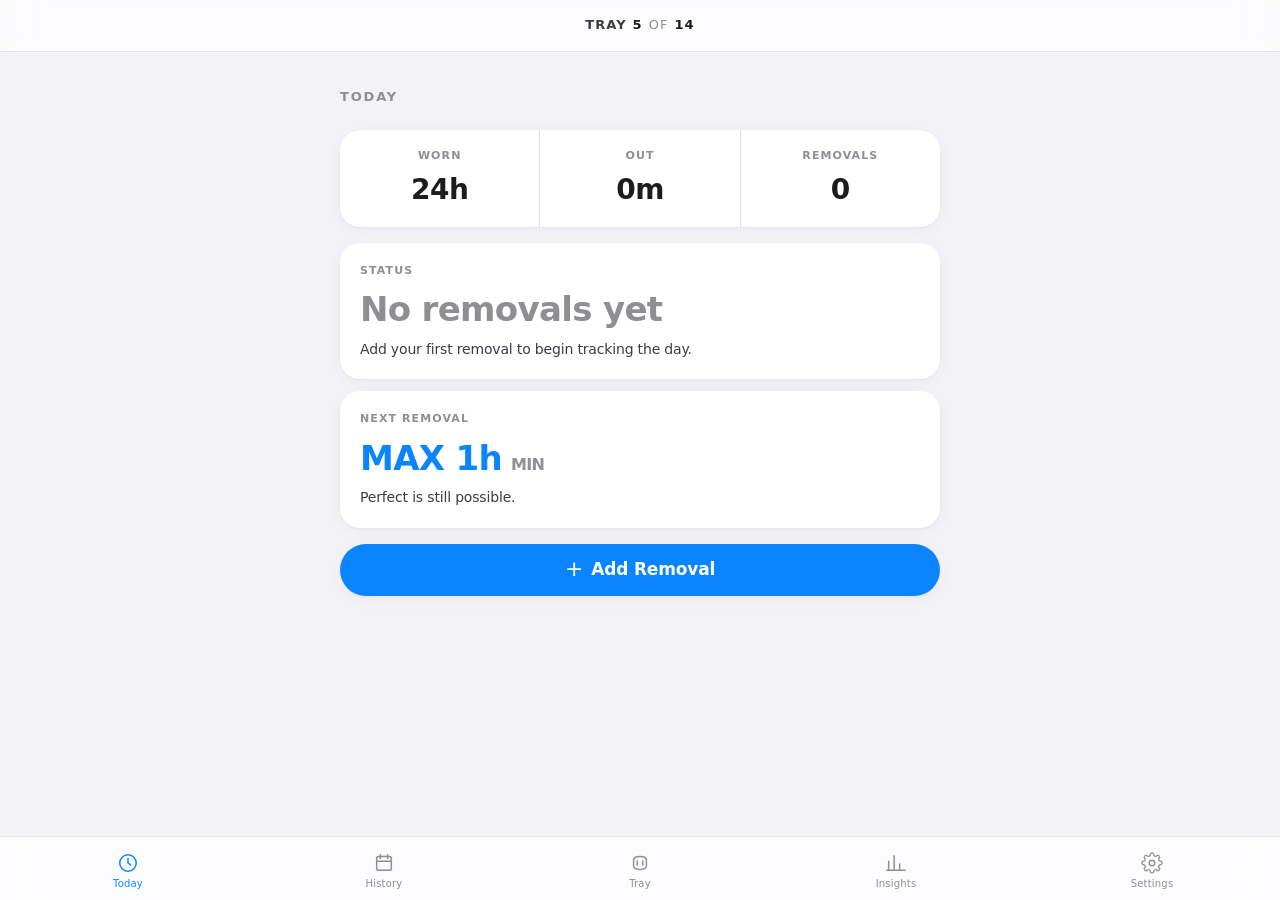
==== index.html @ 6cba8f97 "Initial commit: Invisalign Wear Tracker Mobile-first, local-first web app for tracking Invisalign tr" ====
<!doctype html>
<html lang="en">
<head>
<meta charset="utf-8" />
<meta name="viewport" content="width=device-width, initial-scale=1, viewport-fit=cover, user-scalable=no" />
<meta name="apple-mobile-web-app-capable" content="yes" />
<meta name="apple-mobile-web-app-status-bar-style" content="black-translucent" />
<meta name="theme-color" content="#000000" media="(prefers-color-scheme: dark)" />
<meta name="theme-color" content="#ffffff" media="(prefers-color-scheme: light)" />
<meta name="description" content="Track your Invisalign tray-out time and stay on target — every day. Deterministic, local-first, private." />
<link rel="manifest" href="manifest.webmanifest" />
<link rel="icon" type="image/svg+xml" href="icon-192.svg" />
<link rel="apple-touch-icon" href="icon-192.svg" />
<title>Invisalign Tracker</title>
<link rel="stylesheet" href="styles.css" />
</head>
<body>

<!-- App chrome: status-bar spacer, top header, main, bottom nav -->
<header class="app-header">
  <div class="tray-pill" id="trayPill" aria-label="Current tray">
    <span class="tray-pill__label">Tray</span>
    <span class="tray-pill__num" id="trayNum">—</span>
    <span class="tray-pill__of">of</span>
    <span class="tray-pill__total" id="trayTotal">—</span>
  </div>
</header>

<main id="main" class="app-main">
  <!-- Today -->
  <section class="screen screen--active" id="screen-today" aria-label="Today">
    <div class="screen-title">TODAY</div>
    <div class="today-grid" id="todayGrid"><!-- rendered by JS --></div>
    <div class="forecast-card" id="forecastCard"><!-- rendered by JS --></div>
    <div class="next-removal-card" id="nextRemovalCard"><!-- rendered by JS --></div>
    <div class="multi-removal-card" id="multiRemovalCard" hidden><!-- rendered by JS --></div>
    <div class="add-row">
      <button class="btn btn--primary" id="addBtn">
        <span class="btn__plus" aria-hidden="true">+</span>
        <span>Add Removal</span>
      </button>
    </div>
    <div class="toast" id="toast" role="status" aria-live="polite" hidden></div>
  </section>

  <!-- History -->
  <section class="screen" id="screen-history" aria-label="History">
    <div class="screen-title">HISTORY</div>
    <div id="historyList" class="history-list"></div>
  </section>

  <!-- Tray -->
  <section class="screen" id="screen-tray" aria-label="Tray">
    <div class="screen-title">TRAY</div>
    <div id="trayContent" class="tray-content"></div>
  </section>

  <!-- Insights -->
  <section class="screen" id="screen-insights" aria-label="Insights">
    <div class="screen-title">INSIGHTS</div>
    <div id="insightsContent" class="insights-content"></div>
  </section>

  <!-- Settings -->
  <section class="screen" id="screen-settings" aria-label="Settings">
    <div class="screen-title">SETTINGS</div>
    <div id="settingsContent" class="settings-content"></div>
  </section>

  <!-- Day Detail (modal screen) -->
  <section class="screen" id="screen-day" aria-label="Day detail">
    <button class="back-btn" id="dayBackBtn" aria-label="Back">‹ Back</button>
    <div id="dayContent" class="day-content"></div>
  </section>
</main>

<!-- Bottom tab bar -->
<nav class="tabbar" role="tablist" aria-label="Primary">
  <button class="tab tab--active" data-screen="today" role="tab" aria-selected="true">
    <span class="tab__icon" aria-hidden="true">
      <svg viewBox="0 0 24 24" width="22" height="22"><circle cx="12" cy="12" r="9" fill="none" stroke="currentColor" stroke-width="1.6"/><path d="M12 7v5l3 2" fill="none" stroke="currentColor" stroke-width="1.6" stroke-linecap="round"/></svg>
    </span>
    <span class="tab__label">Today</span>
  </button>
  <button class="tab" data-screen="history" role="tab" aria-selected="false">
    <span class="tab__icon" aria-hidden="true">
      <svg viewBox="0 0 24 24" width="22" height="22"><rect x="4" y="5" width="16" height="15" rx="2" fill="none" stroke="currentColor" stroke-width="1.6"/><path d="M8 3v4M16 3v4M4 10h16" fill="none" stroke="currentColor" stroke-width="1.6" stroke-linecap="round"/></svg>
    </span>
    <span class="tab__label">History</span>
  </button>
  <button class="tab" data-screen="tray" role="tab" aria-selected="false">
    <span class="tab__icon" aria-hidden="true">
      <svg viewBox="0 0 24 24" width="22" height="22"><path d="M5 9c0-2 2-4 7-4s7 2 7 4v6c0 2-2 4-7 4s-7-2-7-4V9z" fill="none" stroke="currentColor" stroke-width="1.6"/><path d="M9 9v6M15 9v6" fill="none" stroke="currentColor" stroke-width="1.6"/></svg>
    </span>
    <span class="tab__label">Tray</span>
  </button>
  <button class="tab" data-screen="insights" role="tab" aria-selected="false">
    <span class="tab__icon" aria-hidden="true">
      <svg viewBox="0 0 24 24" width="22" height="22"><path d="M4 20V10M10 20V4M16 20v-7M22 20H2" fill="none" stroke="currentColor" stroke-width="1.6" stroke-linecap="round"/></svg>
    </span>
    <span class="tab__label">Insights</span>
  </button>
  <button class="tab" data-screen="settings" role="tab" aria-selected="false">
    <span class="tab__icon" aria-hidden="true">
      <svg viewBox="0 0 24 24" width="22" height="22"><circle cx="12" cy="12" r="3" fill="none" stroke="currentColor" stroke-width="1.6"/><path d="M19.4 15a1.7 1.7 0 0 0 .34 1.87l.06.06a2 2 0 1 1-2.83 2.83l-.06-.06a1.7 1.7 0 0 0-1.87-.34 1.7 1.7 0 0 0-1 1.55V21a2 2 0 1 1-4 0v-.09a1.7 1.7 0 0 0-1.11-1.55 1.7 1.7 0 0 0-1.87.34l-.06.06A2 2 0 1 1 4.16 16.93l.06-.06a1.7 1.7 0 0 0 .34-1.87 1.7 1.7 0 0 0-1.55-1H3a2 2 0 1 1 0-4h.09A1.7 1.7 0 0 0 4.56 9a1.7 1.7 0 0 0-.34-1.87l-.06-.06A2 2 0 1 1 7 4.24l.06.06a1.7 1.7 0 0 0 1.87.34H9a1.7 1.7 0 0 0 1-1.55V3a2 2 0 1 1 4 0v.09a1.7 1.7 0 0 0 1 1.55 1.7 1.7 0 0 0 1.87-.34l.06-.06a2 2 0 1 1 2.83 2.83l-.06.06a1.7 1.7 0 0 0-.34 1.87V9a1.7 1.7 0 0 0 1.55 1H21a2 2 0 1 1 0 4h-.09a1.7 1.7 0 0 0-1.55 1z" fill="none" stroke="currentColor" stroke-width="1.4"/></svg>
    </span>
    <span class="tab__label">Settings</span>
  </button>
</nav>

<!-- Add-Removal sheet -->
<div class="sheet" id="addSheet" hidden aria-hidden="true">
  <div class="sheet__backdrop" data-close></div>
  <div class="sheet__panel" role="dialog" aria-labelledby="addTitle">
    <div class="sheet__grabber" aria-hidden="true"></div>
    <h2 class="sheet__title" id="addTitle">Add Removal</h2>
    <p class="sheet__prompt">How many minutes?</p>
    <form id="addForm" autocomplete="off" novalidate>
      <input
        id="addInput"
        class="add-input"
        type="text"
        inputmode="numeric"
        pattern="[0-9]*"
        placeholder="e.g. 35"
        aria-label="Minutes"
        autofocus />
      <p class="add-error" id="addError" hidden></p>
      <div class="sheet__actions">
        <button type="button" class="btn btn--ghost" data-close>Cancel</button>
        <button type="submit" class="btn btn--primary">Save</button>
      </div>
    </form>
  </div>
</div>

<!-- Edit-Event sheet -->
<div class="sheet" id="editSheet" hidden aria-hidden="true">
  <div class="sheet__backdrop" data-edit-close></div>
  <div class="sheet__panel" role="dialog" aria-labelledby="editTitle">
    <div class="sheet__grabber" aria-hidden="true"></div>
    <h2 class="sheet__title" id="editTitle">Edit Removal</h2>
    <p class="sheet__prompt">New duration (minutes)</p>
    <form id="editForm" autocomplete="off" novalidate>
      <input
        id="editInput"
        class="add-input"
        type="text"
        inputmode="numeric"
        pattern="[0-9]*"
        aria-label="Minutes" />
      <p class="add-error" id="editError" hidden></p>
      <div class="sheet__actions">
        <button type="button" class="btn btn--ghost" data-edit-close>Cancel</button>
        <button type="submit" class="btn btn--primary">Save</button>
      </div>
      <div class="sheet__danger">
        <button type="button" class="btn btn--danger" id="editDelete">Delete Event</button>
      </div>
    </form>
  </div>
</div>

<!-- Confirm dialog -->
<div class="sheet" id="confirmSheet" hidden aria-hidden="true">
  <div class="sheet__backdrop" data-confirm-close></div>
  <div class="sheet__panel sheet__panel--alert" role="alertdialog" aria-labelledby="confirmTitle">
    <h2 class="sheet__title" id="confirmTitle"></h2>
    <p class="sheet__prompt" id="confirmBody"></p>
    <div class="sheet__actions">
      <button type="button" class="btn btn--ghost" id="confirmCancel">Cancel</button>
      <button type="button" class="btn btn--danger" id="confirmOk">Confirm</button>
    </div>
  </div>
</div>

<script src="rules.js"></script>
<script src="store.js"></script>
<script src="app.js"></script>
</body>
</html>
---- styles.css ----
/* ============================================================
 * Invisalign Wear Tracker — Styles
 *
 * Design system: Apple Health-inspired.
 *  - System font stack (SF Pro on iOS, Inter fallback)
 *  - Generous spacing, large readable numerics
 *  - High-contrast in both light and dark modes
 *  - Subtle, restrained motion
 *  - Never color alone — always paired with text/shape
 * ============================================================ */

:root {
  /* Light tokens */
  --bg: #f2f2f7;
  --bg-elev: #ffffff;
  --bg-elev-2: #f9f9fb;
  --fg: #1c1c1e;
  --fg-secondary: #3c3c43;
  --fg-tertiary: #8e8e93;
  --separator: rgba(60, 60, 67, 0.12);
  --separator-strong: rgba(60, 60, 67, 0.18);
  --accent: #0a84ff;          /* iOS system blue */
  --accent-press: #0066cc;
  --green: #34c759;
  --amber: #ff9f0a;
  --red: #ff3b30;
  --imperfect: #af52de;       /* iOS purple — gentle, not alarming */
  --shadow-sm: 0 1px 2px rgba(0,0,0,.04), 0 4px 16px rgba(0,0,0,.04);
  --shadow-md: 0 2px 6px rgba(0,0,0,.06), 0 12px 32px rgba(0,0,0,.08);
  --radius-sm: 10px;
  --radius-md: 14px;
  --radius-lg: 20px;
  --tabbar-h: 64px;
  --header-h: 52px;
  --safe-bottom: env(safe-area-inset-bottom);
  --safe-top: env(safe-area-inset-top);
}

@media (prefers-color-scheme: dark) {
  :root {
    --bg: #000000;
    --bg-elev: #1c1c1e;
    --bg-elev-2: #2c2c2e;
    --fg: #ffffff;
    --fg-secondary: #ebebf5;
    --fg-tertiary: #8e8e93;
    --separator: rgba(84, 84, 88, 0.34);
    --separator-strong: rgba(84, 84, 88, 0.5);
    --accent: #0a84ff;
    --accent-press: #409cff;
    --green: #30d158;
    --amber: #ff9f0a;
    --red: #ff453a;
    --imperfect: #bf5af2;
    --shadow-sm: 0 1px 2px rgba(0,0,0,.5), 0 4px 16px rgba(0,0,0,.4);
    --shadow-md: 0 2px 6px rgba(0,0,0,.5), 0 12px 32px rgba(0,0,0,.5);
  }
}

/* Theme overrides when user picks light/dark/system explicitly. */
:root[data-theme="light"] {
  color-scheme: light;
  --bg: #f2f2f7;
  --bg-elev: #ffffff;
  --bg-elev-2: #f9f9fb;
  --fg: #1c1c1e;
  --fg-secondary: #3c3c43;
  --fg-tertiary: #8e8e93;
  --separator: rgba(60, 60, 67, 0.12);
  --separator-strong: rgba(60, 60, 67, 0.18);
  --accent: #0a84ff;
  --accent-press: #0066cc;
  --green: #34c759;
  --amber: #ff9f0a;
  --red: #ff3b30;
  --imperfect: #af52de;
}
:root[data-theme="dark"] {
  color-scheme: dark;
  --bg: #000000;
  --bg-elev: #1c1c1e;
  --bg-elev-2: #2c2c2e;
  --fg: #ffffff;
  --fg-secondary: #ebebf5;
  --fg-tertiary: #8e8e93;
  --separator: rgba(84, 84, 88, 0.34);
  --separator-strong: rgba(84, 84, 88, 0.5);
  --accent: #0a84ff;
  --accent-press: #409cff;
  --green: #30d158;
  --amber: #ff9f0a;
  --red: #ff453a;
  --imperfect: #bf5af2;
}

/* Reduced motion */
@media (prefers-reduced-motion: reduce) {
  *, *::before, *::after { animation: none !important; transition: none !important; }
}

* { box-sizing: border-box; -webkit-tap-highlight-color: transparent; }

html, body {
  margin: 0; padding: 0;
  font-family: -apple-system, BlinkMacSystemFont, "SF Pro Text", "SF Pro Display",
               "Helvetica Neue", Inter, system-ui, sans-serif;
  background: var(--bg);
  color: var(--fg);
  -webkit-font-smoothing: antialiased;
  -moz-osx-font-smoothing: grayscale;
  font-size: 17px;
  line-height: 1.4;
  letter-spacing: -0.01em;
  overscroll-behavior-y: contain;
}

button {
  font: inherit;
  color: inherit;
  background: none;
  border: 0;
  cursor: pointer;
}

input, textarea, select {
  font: inherit;
  color: inherit;
}

a { color: var(--accent); }

/* ---------- App header ---------- */

.app-header {
  position: sticky; top: 0; z-index: 5;
  height: calc(var(--header-h) + var(--safe-top));
  padding-top: var(--safe-top);
  background: rgba(255,255,255,0.72);
  -webkit-backdrop-filter: saturate(180%) blur(20px);
          backdrop-filter: saturate(180%) blur(20px);
  display: flex; align-items: center; justify-content: center;
  border-bottom: 1px solid var(--separator);
}
@media (prefers-color-scheme: dark) {
  .app-header { background: rgba(28,28,30,0.72); }
}
:root[data-theme="light"] .app-header { background: rgba(255,255,255,0.72); }
:root[data-theme="dark"]  .app-header { background: rgba(28,28,30,0.72); }

.tray-pill {
  display: inline-flex; align-items: baseline; gap: 6px;
  font-size: 13px; letter-spacing: 0.08em; text-transform: uppercase;
  color: var(--fg-secondary);
  font-weight: 600;
}
.tray-pill__num, .tray-pill__total {
  font-variant-numeric: tabular-nums;
  color: var(--fg);
}
.tray-pill__of { color: var(--fg-tertiary); font-weight: 500; }

/* ---------- Main / screens ---------- */

.app-main {
  padding: 24px 20px calc(var(--tabbar-h) + var(--safe-bottom) + 24px);
  max-width: 640px;
  margin: 0 auto;
}

.screen { display: none; }
.screen--active { display: block; }

.screen-title {
  font-size: 13px; font-weight: 600; letter-spacing: 0.14em;
  text-transform: uppercase;
  color: var(--fg-tertiary);
  margin: 4px 0 24px;
}

/* ---------- Today grid ---------- */

.today-grid {
  display: grid;
  grid-template-columns: repeat(3, 1fr);
  gap: 1px;
  background: var(--separator);
  border-radius: var(--radius-lg);
  overflow: hidden;
  box-shadow: var(--shadow-sm);
  margin-bottom: 16px;
}
.today-grid__cell {
  background: var(--bg-elev);
  padding: 18px 12px;
  display: flex; flex-direction: column; align-items: center; gap: 6px;
}
.today-grid__label {
  font-size: 11px; font-weight: 600; letter-spacing: 0.1em;
  text-transform: uppercase;
  color: var(--fg-tertiary);
}
.today-grid__value {
  font-size: 24px; font-weight: 600;
  font-variant-numeric: tabular-nums;
  letter-spacing: -0.02em;
}
.today-grid__unit {
  font-size: 12px; color: var(--fg-tertiary); font-weight: 500;
}
.today-grid__value--accent { color: var(--accent); }

/* ---------- Forecast & Next-removal cards ---------- */

.forecast-card,
.next-removal-card,
.multi-removal-card {
  background: var(--bg-elev);
  border-radius: var(--radius-lg);
  padding: 20px;
  margin-bottom: 12px;
  box-shadow: var(--shadow-sm);
}
.forecast-card__head,
.next-removal-card__head,
.multi-removal-card__head {
  font-size: 11px; font-weight: 600; letter-spacing: 0.1em;
  text-transform: uppercase;
  color: var(--fg-tertiary);
  margin-bottom: 8px;
}
.forecast-card__status,
.next-removal-card__max,
.multi-removal-card__plan {
  font-size: 28px; font-weight: 700;
  letter-spacing: -0.02em;
  font-variant-numeric: tabular-nums;
}
.forecast-card__sub,
.next-removal-card__sub,
.multi-removal-card__sub {
  margin-top: 6px;
  font-size: 14px;
  color: var(--fg-secondary);
}

/* Status accents (subtle — never color alone) */
.forecast-card[data-tone="perfect"]    .forecast-card__status { color: var(--green); }
.forecast-card[data-tone="near"]       .forecast-card__status { color: var(--green); }
.forecast-card[data-tone="imperfect"]  .forecast-card__status { color: var(--imperfect); }
.forecast-card[data-tone="failure"]    .forecast-card__status { color: var(--red); }
.forecast-card[data-tone="nodata"]     .forecast-card__status { color: var(--fg-tertiary); }
.forecast-card[data-tone="progress"]   .forecast-card__status { color: var(--accent); }

.next-removal-card[data-tone="perfect"]    .next-removal-card__max { color: var(--green); }
.next-removal-card[data-tone="near"]       .next-removal-card__max { color: var(--green); }
.next-removal-card[data-tone="imperfect"]  .next-removal-card__max { color: var(--imperfect); }
.next-removal-card[data-tone="failure"]    .next-removal-card__max { color: var(--red); }
.next-removal-card[data-tone="nodata"]     .next-removal-card__max { color: var(--fg-tertiary); }
.next-removal-card[data-tone="progress"]   .next-removal-card__max { color: var(--accent); }

.next-removal-card__unit {
  font-size: 16px; font-weight: 600;
  color: var(--fg-tertiary);
  margin-left: 4px;
}
.next-removal-card__sections {
  display: grid;
  grid-template-columns: 1fr auto;
  gap: 20px;
  align-items: end;
  margin-top: 4px;
}
.next-removal-card__section {
  display: flex; flex-direction: column;
  gap: 4px;
}
.next-removal-card__total {
  font-size: 28px; font-weight: 700;
  letter-spacing: -0.02em;
  font-variant-numeric: tabular-nums;
  color: var(--fg);
}
.next-removal-card[data-tone="failure"] .next-removal-card__total { color: var(--red); }
.next-removal-card[data-tone="perfect"]  .next-removal-card__total { color: var(--green); }

.forecast-card__why {
  margin-top: 8px;
  font-size: 13px;
  color: var(--fg-tertiary);
}

.add-row {
  position: sticky; bottom: calc(var(--tabbar-h) + var(--safe-bottom) + 8px);
  margin-top: 16px;
  z-index: 4;
}
.btn {
  display: inline-flex; align-items: center; justify-content: center; gap: 8px;
  width: 100%;
  height: 52px;
  border-radius: 999px;
  font-size: 17px; font-weight: 600;
  letter-spacing: -0.01em;
  transition: transform .15s ease, opacity .15s ease, background-color .15s ease;
}
.btn:active { transform: scale(0.985); }
.btn--primary {
  background: var(--accent);
  color: #fff;
  box-shadow: var(--shadow-sm);
}
.btn--primary:hover, .btn--primary:focus-visible { background: var(--accent-press); }
.btn--ghost {
  background: transparent;
  color: var(--accent);
}
.btn--danger {
  background: transparent;
  color: var(--red);
  height: 44px;
}
.btn--secondary {
  background: var(--bg-elev-2);
  color: var(--fg);
}
.btn__plus {
  font-size: 22px; font-weight: 500;
  transform: translateY(-1px);
}

/* ---------- Toast ---------- */

.toast {
  position: fixed;
  left: 50%;
  transform: translateX(-50%);
  bottom: calc(var(--tabbar-h) + var(--safe-bottom) + 80px);
  z-index: 10;
  background: rgba(28,28,30,0.92);
  -webkit-backdrop-filter: blur(20px);
          backdrop-filter: blur(20px);
  color: #fff;
  border-radius: 14px;
  padding: 12px 16px;
  display: flex; align-items: center; gap: 14px;
  font-size: 14px;
  box-shadow: var(--shadow-md);
  max-width: calc(100% - 40px);
  animation: toast-in .25s ease-out;
}
@keyframes toast-in {
  from { opacity: 0; transform: translate(-50%, 8px); }
  to   { opacity: 1; transform: translate(-50%, 0); }
}
.toast__undo {
  color: #ffd60a;
  font-weight: 600;
  padding: 4px 8px;
  border-radius: 8px;
}
.toast__undo:active { background: rgba(255, 214, 10, .15); }

/* ---------- Sheets ---------- */

.sheet {
  position: fixed; inset: 0; z-index: 100;
  display: flex; align-items: flex-end; justify-content: center;
}
.sheet[hidden] { display: none !important; }
.sheet__backdrop {
  position: absolute; inset: 0;
  background: rgba(0,0,0,0.35);
  animation: sheet-fade .25s ease-out;
}
@keyframes sheet-fade { from { opacity: 0 } to { opacity: 1 } }
.sheet__panel {
  position: relative;
  width: 100%;
  max-width: 480px;
  background: var(--bg-elev);
  border-radius: 24px 24px 0 0;
  padding: 16px 20px calc(24px + var(--safe-bottom));
  box-shadow: 0 -8px 32px rgba(0,0,0,.18);
  animation: sheet-up .3s cubic-bezier(.2,.8,.2,1);
}
.sheet__panel--alert {
  border-radius: 20px;
  margin: auto 16px;
  animation: alert-in .2s ease-out;
}
@keyframes sheet-up {
  from { transform: translateY(100%); }
  to   { transform: translateY(0); }
}
@keyframes alert-in {
  from { opacity: 0; transform: scale(.96); }
  to   { opacity: 1; transform: scale(1); }
}
.sheet__grabber {
  width: 36px; height: 4px;
  background: var(--separator-strong);
  border-radius: 999px;
  margin: 0 auto 12px;
}
.sheet__title {
  font-size: 17px; font-weight: 600;
  margin: 0 0 4px;
  text-align: center;
}
.sheet__prompt {
  margin: 0 0 16px;
  text-align: center;
  font-size: 14px;
  color: var(--fg-secondary);
}
.sheet__actions {
  display: flex; gap: 10px;
  margin-top: 16px;
}
.sheet__actions .btn { flex: 1; height: 48px; }
.sheet__danger {
  display: flex; justify-content: center;
  margin-top: 12px;
}

.add-input {
  width: 100%;
  height: 64px;
  border-radius: 14px;
  background: var(--bg-elev-2);
  border: 1px solid var(--separator);
  text-align: center;
  font-size: 32px;
  font-weight: 600;
  font-variant-numeric: tabular-nums;
  letter-spacing: -0.02em;
  outline: none;
  transition: border-color .15s ease;
}
.add-input:focus {
  border-color: var(--accent);
}
.add-error {
  margin: 8px 0 0;
  font-size: 13px;
  color: var(--red);
  text-align: center;
}

/* ---------- Tab bar ---------- */

.tabbar {
  position: fixed; left: 0; right: 0; bottom: 0;
  display: flex;
  height: calc(var(--tabbar-h) + var(--safe-bottom));
  padding-bottom: var(--safe-bottom);
  background: rgba(255,255,255,0.78);
  -webkit-backdrop-filter: saturate(180%) blur(20px);
          backdrop-filter: saturate(180%) blur(20px);
  border-top: 1px solid var(--separator);
  z-index: 6;
}
:root[data-theme="light"] .tabbar { background: rgba(255,255,255,0.78); }
:root[data-theme="dark"]  .tabbar { background: rgba(28,28,30,0.78); }
@media (prefers-color-scheme: dark) {
  .tabbar { background: rgba(28,28,30,0.78); }
}
.tab {
  flex: 1;
  display: flex; flex-direction: column; align-items: center; justify-content: center;
  gap: 3px;
  color: var(--fg-tertiary);
  font-size: 10px; font-weight: 500;
  letter-spacing: 0.02em;
  transition: color .15s ease;
  padding-top: 6px;
}
.tab__icon { display: inline-flex; }
.tab--active { color: var(--accent); }
.tab__label { font-size: 10px; }

/* ---------- History list ---------- */

.history-list { display: flex; flex-direction: column; gap: 8px; }
.history-row {
  display: grid;
  grid-template-columns: 1fr auto auto;
  align-items: center;
  gap: 14px;
  padding: 14px 16px;
  background: var(--bg-elev);
  border-radius: var(--radius-md);
  box-shadow: var(--shadow-sm);
  text-align: left;
  transition: transform .15s ease, background-color .15s ease;
  cursor: pointer;
}
.history-row:active { transform: scale(0.99); }
.history-row__date { font-size: 15px; font-weight: 600; }
.history-row__sub  { font-size: 12px; color: var(--fg-tertiary); margin-top: 2px; }
.history-row__badge {
  font-size: 11px; font-weight: 700; letter-spacing: 0.06em;
  text-transform: uppercase;
  padding: 4px 8px;
  border-radius: 999px;
  background: var(--bg-elev-2);
  color: var(--fg-secondary);
}
.history-row__badge[data-status="PERFECT"]      { color: var(--green); }
.history-row__badge[data-status="NEAR_PERFECT"] { color: var(--green); }
.history-row__badge[data-status="IMPERFECT"]    { color: var(--imperfect); }
.history-row__badge[data-status="FAILURE"]      { color: var(--red); }
.history-row__badge[data-status="IN_PROGRESS"]  { color: var(--accent); }
.history-row__badge[data-status="NO_DATA"]      { color: var(--fg-tertiary); }

.history-row__chev { color: var(--fg-tertiary); font-size: 18px; }

/* ---------- Day detail ---------- */

.back-btn {
  font-size: 15px; color: var(--accent);
  padding: 6px 0;
  margin-bottom: 8px;
}
.day-content { display: flex; flex-direction: column; gap: 14px; }
.day-header {
  padding: 24px 20px;
  border-radius: var(--radius-lg);
  background: var(--bg-elev);
  box-shadow: var(--shadow-sm);
}
.day-header__date { font-size: 13px; color: var(--fg-tertiary); letter-spacing: 0.06em; text-transform: uppercase; font-weight: 600; }
.day-header__status { font-size: 28px; font-weight: 700; letter-spacing: -0.02em; margin-top: 4px; }
.day-header__status[data-status="PERFECT"]      { color: var(--green); }
.day-header__status[data-status="NEAR_PERFECT"] { color: var(--green); }
.day-header__status[data-status="IMPERFECT"]    { color: var(--imperfect); }
.day-header__status[data-status="FAILURE"]      { color: var(--red); }
.day-header__reason { margin-top: 6px; font-size: 14px; color: var(--fg-secondary); }
.day-header__metrics {
  display: grid; grid-template-columns: repeat(3, 1fr);
  gap: 12px;
  margin-top: 18px;
}
.day-header__metric { display: flex; flex-direction: column; gap: 2px; }
.day-header__metric-label { font-size: 11px; color: var(--fg-tertiary); text-transform: uppercase; letter-spacing: 0.08em; font-weight: 600; }
.day-header__metric-value { font-size: 20px; font-weight: 600; font-variant-numeric: tabular-nums; }

.event-list {
  background: var(--bg-elev);
  border-radius: var(--radius-lg);
  overflow: hidden;
  box-shadow: var(--shadow-sm);
}
.event-list__title {
  font-size: 11px; font-weight: 600; letter-spacing: 0.1em;
  text-transform: uppercase;
  color: var(--fg-tertiary);
  padding: 14px 16px 6px;
}
.event-row {
  display: grid;
  grid-template-columns: 32px 1fr auto auto;
  align-items: center;
  gap: 12px;
  padding: 12px 16px;
  border-top: 1px solid var(--separator);
  font-size: 15px;
}
.event-row__num { font-variant-numeric: tabular-nums; color: var(--fg-tertiary); font-weight: 500; }
.event-row__zone {
  display: inline-flex; align-items: center; gap: 6px;
  font-weight: 600;
}
.event-row__dot {
  width: 8px; height: 8px; border-radius: 50%;
  background: var(--green);
}
.event-row__zone[data-zone="GREEN_BREACH"] .event-row__dot { background: var(--green); }
.event-row__zone[data-zone="AMBER"]        .event-row__dot { background: var(--amber); }
.event-row__zone[data-zone="RED"]          .event-row__dot { background: var(--red); }
.event-row__zone[data-zone="EXTENDED"]     .event-row__dot { background: var(--red); }
.event-row__dur {
  font-variant-numeric: tabular-nums; font-weight: 600;
  color: var(--fg);
}
.event-row__edit {
  color: var(--accent); font-size: 15px;
  padding: 4px 6px;
}

.empty-block {
  padding: 40px 20px;
  text-align: center;
  color: var(--fg-tertiary);
  border-radius: var(--radius-lg);
  background: var(--bg-elev);
  box-shadow: var(--shadow-sm);
}
.empty-block__title { font-size: 17px; color: var(--fg); font-weight: 600; margin-bottom: 6px; }

/* ---------- Insights ---------- */

.insights-content { display: flex; flex-direction: column; gap: 14px; }
.insights-segment {
  background: var(--bg-elev);
  border-radius: var(--radius-lg);
  padding: 20px;
  box-shadow: var(--shadow-sm);
}
.insights-segment__title {
  font-size: 11px; font-weight: 600; letter-spacing: 0.1em;
  text-transform: uppercase;
  color: var(--fg-tertiary);
  margin-bottom: 14px;
}
.insights-stats {
  display: grid; grid-template-columns: repeat(2, 1fr);
  gap: 14px 20px;
}
.insights-stat__label {
  font-size: 12px; color: var(--fg-tertiary);
  letter-spacing: 0.04em;
}
.insights-stat__value {
  font-size: 22px; font-weight: 600;
  font-variant-numeric: tabular-nums;
  letter-spacing: -0.01em;
  margin-top: 2px;
}
.insights-stat__value--accent { color: var(--accent); }
.insights-stat__value--green  { color: var(--green); }
.insights-stat__value--red    { color: var(--red); }
.insights-stat__value--imperfect { color: var(--imperfect); }

.distribution-bar {
  display: flex; height: 12px; border-radius: 999px;
  overflow: hidden;
  background: var(--bg-elev-2);
  margin-top: 12px;
}
.distribution-bar__seg { height: 100%; }
.distribution-bar__seg--perfect { background: var(--green); }
.distribution-bar__seg--near    { background: #5ac8fa; }
.distribution-bar__seg--imperfect { background: var(--imperfect); }
.distribution-bar__seg--failure { background: var(--red); }

.distribution-legend {
  display: flex; flex-wrap: wrap; gap: 10px 16px;
  margin-top: 10px;
  font-size: 12px; color: var(--fg-secondary);
}
.distribution-legend__swatch {
  display: inline-block; width: 8px; height: 8px;
  border-radius: 2px; margin-right: 6px;
  vertical-align: middle;
}

.streak-card {
  display: flex; align-items: baseline; justify-content: space-between;
  padding: 16px 18px;
  border-radius: var(--radius-md);
  background: var(--bg-elev-2);
  margin-top: 8px;
}
.streak-card__label { font-size: 13px; color: var(--fg-secondary); }
.streak-card__value {
  font-size: 22px; font-weight: 700;
  font-variant-numeric: tabular-nums;
}
.streak-card__value--green { color: var(--green); }

/* ---------- Tray ---------- */

.tray-content { display: flex; flex-direction: column; gap: 14px; }
.tray-summary {
  background: var(--bg-elev);
  border-radius: var(--radius-lg);
  padding: 24px;
  box-shadow: var(--shadow-sm);
  text-align: center;
}
.tray-summary__label {
  font-size: 11px; font-weight: 600; letter-spacing: 0.1em;
  text-transform: uppercase; color: var(--fg-tertiary);
}
.tray-summary__num {
  font-size: 56px; font-weight: 700;
  font-variant-numeric: tabular-nums;
  letter-spacing: -0.04em;
  margin: 6px 0;
  color: var(--accent);
}
.tray-summary__total { font-size: 15px; color: var(--fg-secondary); }
.tray-summary__meta { margin-top: 12px; font-size: 13px; color: var(--fg-tertiary); }

.tray-gate {
  background: var(--bg-elev);
  border-radius: var(--radius-lg);
  padding: 20px;
  box-shadow: var(--shadow-sm);
}
.tray-gate__title {
  font-size: 11px; font-weight: 600; letter-spacing: 0.1em;
  text-transform: uppercase; color: var(--fg-tertiary);
  margin-bottom: 12px;
}
.tray-gate__row {
  display: grid; grid-template-columns: 1fr auto;
  align-items: center; gap: 12px;
  padding: 10px 0;
  border-top: 1px solid var(--separator);
  font-size: 15px;
}
.tray-gate__row:first-of-type { border-top: 0; }
.tray-gate__date { font-variant-numeric: tabular-nums; font-weight: 600; }
.tray-gate__status { font-size: 11px; font-weight: 700; letter-spacing: 0.06em; text-transform: uppercase; }
.tray-gate__status[data-state="PASSED"]     { color: var(--green); }
.tray-gate__status[data-state="WAITING"]    { color: var(--accent); }
.tray-gate__status[data-state="NOT_MET"]    { color: var(--red); }
.tray-gate__status[data-state="IN_PROGRESS"]{ color: var(--amber); }

.tray-gate__verdict {
  margin-top: 14px;
  padding: 12px 14px;
  border-radius: var(--radius-md);
  background: var(--bg-elev-2);
  font-size: 14px;
  color: var(--fg-secondary);
}
.tray-gate__verdict[data-state="PASSED"]     { background: rgba(52, 199, 89, .12); color: var(--green); }
.tray-gate__verdict[data-state="WAITING"]    { background: rgba(10, 132, 255, .12); color: var(--accent); }
.tray-gate__verdict[data-state="NOT_MET"]    { background: rgba(255, 59, 48, .12); color: var(--red); }

/* ---------- Settings ---------- */

.settings-content { display: flex; flex-direction: column; gap: 20px; }
.settings-group {
  background: var(--bg-elev);
  border-radius: var(--radius-lg);
  overflow: hidden;
  box-shadow: var(--shadow-sm);
}
.settings-group__title {
  font-size: 11px; font-weight: 600; letter-spacing: 0.1em;
  text-transform: uppercase;
  color: var(--fg-tertiary);
  padding: 16px 20px 8px;
}
.settings-row {
  display: grid;
  grid-template-columns: 1fr auto;
  align-items: center;
  gap: 12px;
  padding: 12px 20px;
  border-top: 1px solid var(--separator);
  font-size: 15px;
  min-height: 48px;
}
.settings-row:first-of-type { border-top: 0; }
.settings-row__label { color: var(--fg-secondary); }
.settings-row__value { color: var(--fg); font-weight: 600; font-variant-numeric: tabular-nums; text-align: right; }
.settings-row__action { color: var(--accent); font-weight: 500; padding: 0; min-height: 32px; }
.settings-row__action--danger { color: var(--red); }
.settings-row select, .settings-row input[type="date"], .settings-row input[type="number"] {
  background: var(--bg-elev-2);
  border: 1px solid var(--separator);
  border-radius: 8px;
  padding: 6px 10px;
  font: inherit;
  color: var(--fg);
  text-align: right;
}
.settings-row select { -webkit-appearance: none; appearance: none; padding-right: 24px;
  background-image: linear-gradient(45deg, transparent 50%, var(--fg-tertiary) 50%),
                    linear-gradient(135deg, var(--fg-tertiary) 50%, transparent 50%);
  background-position: calc(100% - 12px) 50%, calc(100% - 7px) 50%;
  background-size: 5px 5px, 5px 5px;
  background-repeat: no-repeat;
}

.settings-note {
  padding: 12px 20px 4px;
  font-size: 12px;
  color: var(--fg-tertiary);
  line-height: 1.5;
}

.hidden-input { display: none; }

/* ---------- Utilities ---------- */

[hidden] { display: none !important; }

:focus-visible {
  outline: 2px solid var(--accent);
  outline-offset: 2px;
  border-radius: 8px;
}

/* Wider screens: tablet-style */
@media (min-width: 720px) {
  .app-main { padding-top: 32px; }
  .today-grid__value { font-size: 28px; }
  .forecast-card__status, .next-removal-card__max { font-size: 34px; }
}
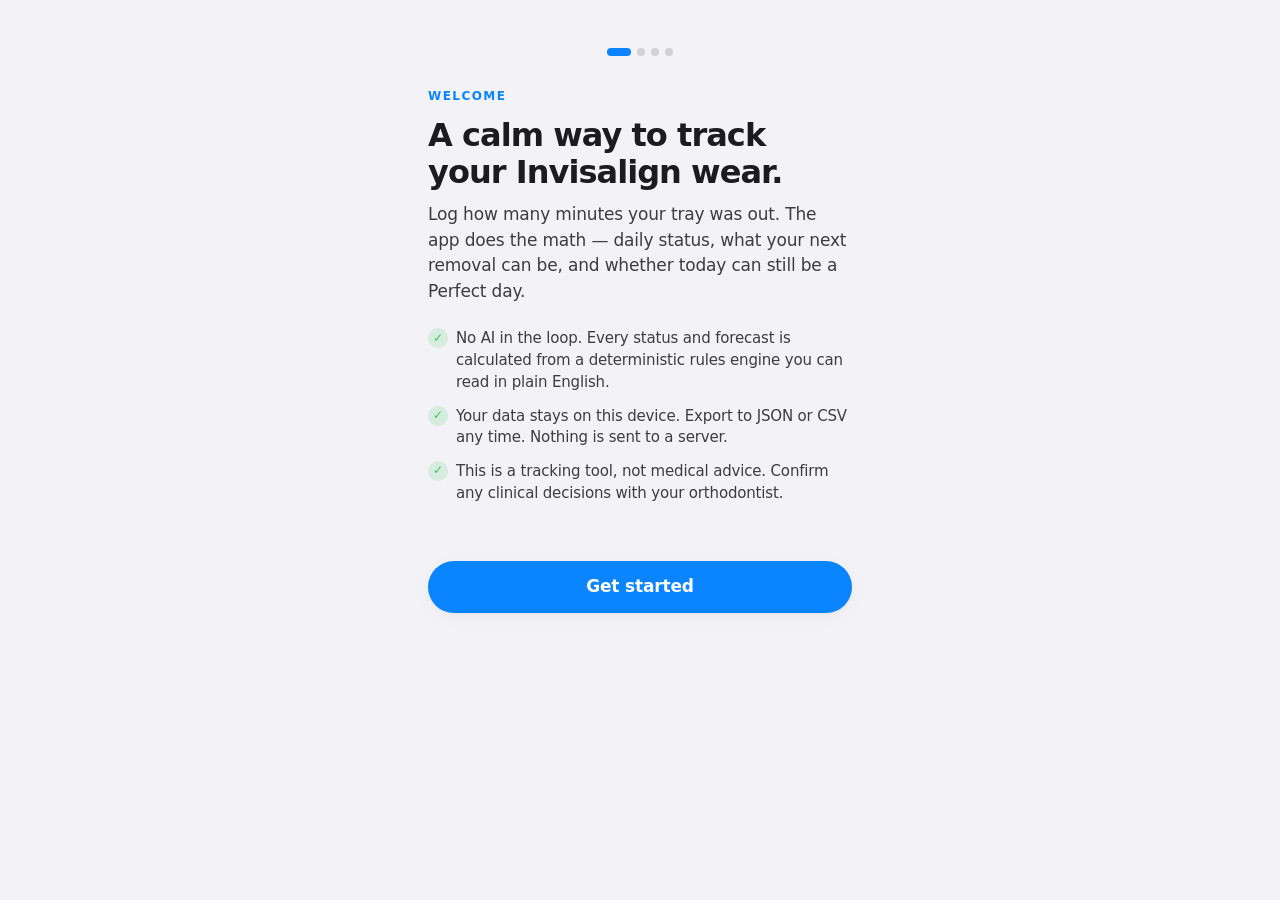
==== commit 420df4c4: "Public-launch polish: onboarding, rules reference, MAX bug, migration - New four-step onboarding flo" ====
--- a/index.html
+++ b/index.html
@@ -174,6 +174,25 @@
   </div>
 </div>
 
+<!-- Onboarding overlay (first-run) -->
+<div class="onboarding" id="onboarding" hidden>
+  <div class="onboarding__panel" id="onboardingPanel" role="dialog" aria-modal="true">
+    <div class="onboarding__progress" id="onboardingProgress" aria-hidden="true">
+      <span class="onboarding__dot onboarding__dot--active"></span>
+      <span class="onboarding__dot"></span>
+      <span class="onboarding__dot"></span>
+      <span class="onboarding__dot"></span>
+    </div>
+    <div class="onboarding__content" id="onboardingContent"></div>
+  </div>
+</div>
+
+<!-- Rules reference screen -->
+<section class="screen" id="screen-rules" aria-label="Rules reference">
+  <button class="back-btn" id="rulesBackBtn" aria-label="Back">‹ Back</button>
+  <div id="rulesContent" class="rules-content"></div>
+</section>
+
 <script src="rules.js"></script>
 <script src="store.js"></script>
 <script src="app.js"></script>
--- a/styles.css
+++ b/styles.css
@@ -208,6 +208,15 @@
   font-size: 12px; color: var(--fg-tertiary); font-weight: 500;
 }
 .today-grid__value--accent { color: var(--accent); }
+.today-grid__hint {
+  margin-top: 4px;
+  font-size: 11px;
+  font-weight: 500;
+  color: var(--fg-tertiary);
+  letter-spacing: 0;
+  text-transform: none;
+  font-variant-numeric: tabular-nums;
+}
 
 /* ---------- Forecast & Next-removal cards ---------- */
 
@@ -530,6 +539,24 @@
   box-shadow: var(--shadow-sm);
 }
 .day-header__date { font-size: 13px; color: var(--fg-tertiary); letter-spacing: 0.06em; text-transform: uppercase; font-weight: 600; }
+.day-header__top {
+  display: flex; align-items: center; justify-content: space-between;
+  gap: 12px;
+}
+.day-header__tray {
+  font-size: 12px;
+  font-weight: 700;
+  letter-spacing: 0.06em;
+  text-transform: uppercase;
+  padding: 4px 10px;
+  border-radius: 999px;
+  background: rgba(10, 132, 255, 0.12);
+  color: var(--accent);
+}
+.day-header__tray[data-state="past"] {
+  background: var(--bg-elev-2);
+  color: var(--fg-secondary);
+}
 .day-header__status { font-size: 28px; font-weight: 700; letter-spacing: -0.02em; margin-top: 4px; }
 .day-header__status[data-status="PERFECT"]      { color: var(--green); }
 .day-header__status[data-status="NEAR_PERFECT"] { color: var(--green); }
@@ -559,7 +586,7 @@
 }
 .event-row {
   display: grid;
-  grid-template-columns: 32px 1fr auto auto;
+  grid-template-columns: 28px 1fr auto auto;
   align-items: center;
   gap: 12px;
   padding: 12px 16px;
@@ -567,6 +594,11 @@
   font-size: 15px;
 }
 .event-row__num { font-variant-numeric: tabular-nums; color: var(--fg-tertiary); font-weight: 500; }
+.event-row__main {
+  display: flex; flex-direction: column;
+  gap: 2px;
+  min-width: 0;
+}
 .event-row__zone {
   display: inline-flex; align-items: center; gap: 6px;
   font-weight: 600;
@@ -579,9 +611,16 @@
 .event-row__zone[data-zone="AMBER"]        .event-row__dot { background: var(--amber); }
 .event-row__zone[data-zone="RED"]          .event-row__dot { background: var(--red); }
 .event-row__zone[data-zone="EXTENDED"]     .event-row__dot { background: var(--red); }
+.event-row__sub {
+  font-size: 12px;
+  color: var(--fg-tertiary);
+  font-variant-numeric: tabular-nums;
+  line-height: 1.3;
+}
 .event-row__dur {
   font-variant-numeric: tabular-nums; font-weight: 600;
   color: var(--fg);
+  white-space: nowrap;
 }
 .event-row__edit {
   color: var(--accent); font-size: 15px;
@@ -698,6 +737,67 @@
   border-radius: var(--radius-lg);
   padding: 20px;
   box-shadow: var(--shadow-sm);
+}
+
+.tray-summary__day {
+  margin-top: 8px;
+  font-size: 17px;
+  font-weight: 600;
+  letter-spacing: -0.01em;
+  color: var(--fg);
+}
+.tray-summary__day[data-state="overdue"] { color: var(--red); }
+.tray-summary__day[data-state="complete"] { color: var(--amber); }
+.tray-summary__hint {
+  margin-top: 4px;
+  font-size: 13px;
+  color: var(--fg-secondary);
+  font-variant-numeric: tabular-nums;
+}
+.tray-progress {
+  margin-top: 16px;
+  height: 6px;
+  background: var(--bg-elev-2);
+  border-radius: 999px;
+  overflow: hidden;
+}
+.tray-progress__fill {
+  height: 100%;
+  background: var(--accent);
+  border-radius: 999px;
+  transition: width .25s ease;
+}
+.tray-progress__fill[data-state="overdue"] { background: var(--amber); }
+
+.tray-history {
+  background: var(--bg-elev);
+  border-radius: var(--radius-lg);
+  padding: 20px;
+  box-shadow: var(--shadow-sm);
+}
+.tray-history__title {
+  font-size: 11px; font-weight: 600; letter-spacing: 0.1em;
+  text-transform: uppercase; color: var(--fg-tertiary);
+  margin-bottom: 10px;
+}
+.tray-history__row {
+  display: grid;
+  grid-template-columns: auto 1fr auto;
+  gap: 12px;
+  align-items: baseline;
+  padding: 8px 0;
+  border-top: 1px solid var(--separator);
+  font-size: 14px;
+}
+.tray-history__row:first-of-type { border-top: 0; }
+.tray-history__num { font-weight: 600; }
+.tray-history__date {
+  font-variant-numeric: tabular-nums;
+  color: var(--fg-secondary);
+}
+.tray-history__hint {
+  font-size: 12px;
+  color: var(--fg-tertiary);
 }
 .tray-gate__title {
   font-size: 11px; font-weight: 600; letter-spacing: 0.1em;
@@ -787,7 +887,188 @@
 
 .hidden-input { display: none; }
 
-/* ---------- Utilities ---------- */
+/* ---------- Onboarding ---------- */
+
+.onboarding {
+  position: fixed; inset: 0; z-index: 200;
+  background: var(--bg);
+  display: flex; align-items: stretch; justify-content: center;
+  overflow-y: auto;
+  -webkit-overflow-scrolling: touch;
+}
+.onboarding[hidden] { display: none !important; }
+.onboarding__panel {
+  width: 100%;
+  max-width: 480px;
+  padding: 48px 28px calc(40px + var(--safe-bottom));
+  display: flex; flex-direction: column;
+}
+.onboarding__progress {
+  display: flex; gap: 6px;
+  margin-bottom: 32px;
+  justify-content: center;
+}
+.onboarding__dot {
+  width: 8px; height: 8px;
+  border-radius: 999px;
+  background: var(--separator-strong);
+  transition: background .2s ease, width .2s ease;
+}
+.onboarding__dot--active { background: var(--accent); width: 24px; }
+.onboarding__content {
+  display: flex; flex-direction: column;
+  flex: 1;
+}
+.onboarding__eyebrow {
+  font-size: 12px; font-weight: 600; letter-spacing: 0.12em;
+  text-transform: uppercase;
+  color: var(--accent);
+  margin-bottom: 12px;
+}
+.onboarding__title {
+  font-size: 32px; font-weight: 700;
+  letter-spacing: -0.03em;
+  line-height: 1.15;
+  margin: 0 0 12px;
+  color: var(--fg);
+}
+.onboarding__body {
+  font-size: 17px;
+  line-height: 1.5;
+  color: var(--fg-secondary);
+  margin: 0 0 24px;
+}
+.onboarding__list {
+  list-style: none; padding: 0; margin: 0 0 24px;
+  display: flex; flex-direction: column; gap: 12px;
+}
+.onboarding__list li {
+  font-size: 15px;
+  color: var(--fg-secondary);
+  padding-left: 28px;
+  position: relative;
+  line-height: 1.45;
+}
+.onboarding__list li::before {
+  content: '✓';
+  position: absolute; left: 0; top: 0;
+  width: 20px; height: 20px;
+  display: inline-flex; align-items: center; justify-content: center;
+  background: rgba(52, 199, 89, 0.15);
+  color: var(--green);
+  border-radius: 50%;
+  font-size: 12px; font-weight: 700;
+}
+.onboarding__field {
+  margin-bottom: 18px;
+}
+.onboarding__label {
+  display: block;
+  font-size: 13px; font-weight: 600;
+  color: var(--fg-secondary);
+  margin-bottom: 8px;
+}
+.onboarding__input,
+.onboarding__select {
+  width: 100%;
+  height: 48px;
+  padding: 0 14px;
+  border-radius: 12px;
+  background: var(--bg-elev);
+  border: 1px solid var(--separator);
+  font-size: 17px;
+  color: var(--fg);
+  font-variant-numeric: tabular-nums;
+}
+.onboarding__input:focus,
+.onboarding__select:focus {
+  outline: none;
+  border-color: var(--accent);
+}
+.onboarding__chips {
+  display: flex; flex-wrap: wrap; gap: 8px;
+  margin-top: 8px;
+}
+.onboarding__chip {
+  height: 36px;
+  padding: 0 14px;
+  border-radius: 999px;
+  background: var(--bg-elev);
+  border: 1px solid var(--separator);
+  color: var(--fg-secondary);
+  font-size: 14px; font-weight: 500;
+  cursor: pointer;
+  transition: all .15s ease;
+}
+.onboarding__chip:active { transform: scale(.97); }
+.onboarding__chip--active {
+  background: var(--accent);
+  border-color: var(--accent);
+  color: white;
+}
+.onboarding__nav {
+  display: flex; gap: 10px;
+  margin-top: auto;
+  padding-top: 32px;
+}
+.onboarding__nav .btn { flex: 1; height: 52px; }
+.onboarding__nav .btn--skip {
+  flex: 0 0 auto;
+  width: auto; padding: 0 20px;
+  background: transparent;
+  color: var(--fg-tertiary);
+}
+
+/* ---------- Rules reference screen ---------- */
+.rules-content {
+  font-size: 15px;
+  line-height: 1.5;
+  color: var(--fg);
+  max-width: 640px;
+}
+.rules-content h2 {
+  font-size: 22px; font-weight: 700;
+  letter-spacing: -0.02em;
+  margin: 0 0 12px;
+}
+.rules-content h3 {
+  font-size: 14px; font-weight: 600;
+  text-transform: uppercase;
+  letter-spacing: 0.1em;
+  color: var(--fg-tertiary);
+  margin: 24px 0 10px;
+}
+.rules-content p {
+  margin: 0 0 12px;
+  color: var(--fg-secondary);
+}
+.rules-content table {
+  width: 100%;
+  border-collapse: collapse;
+  margin: 8px 0 16px;
+  font-size: 14px;
+  font-variant-numeric: tabular-nums;
+}
+.rules-content th, .rules-content td {
+  text-align: left;
+  padding: 8px 10px;
+  border-bottom: 1px solid var(--separator);
+}
+.rules-content th {
+  font-size: 12px; font-weight: 600; letter-spacing: 0.05em;
+  text-transform: uppercase;
+  color: var(--fg-tertiary);
+}
+.rules-content ul { padding-left: 18px; margin: 0 0 16px; }
+.rules-content li { margin: 4px 0; color: var(--fg-secondary); }
+.rules-content code {
+  font-family: ui-monospace, "SF Mono", Menlo, monospace;
+  font-size: 13px;
+  background: var(--bg-elev-2);
+  padding: 1px 5px;
+  border-radius: 4px;
+}
+
 
 [hidden] { display: none !important; }
 
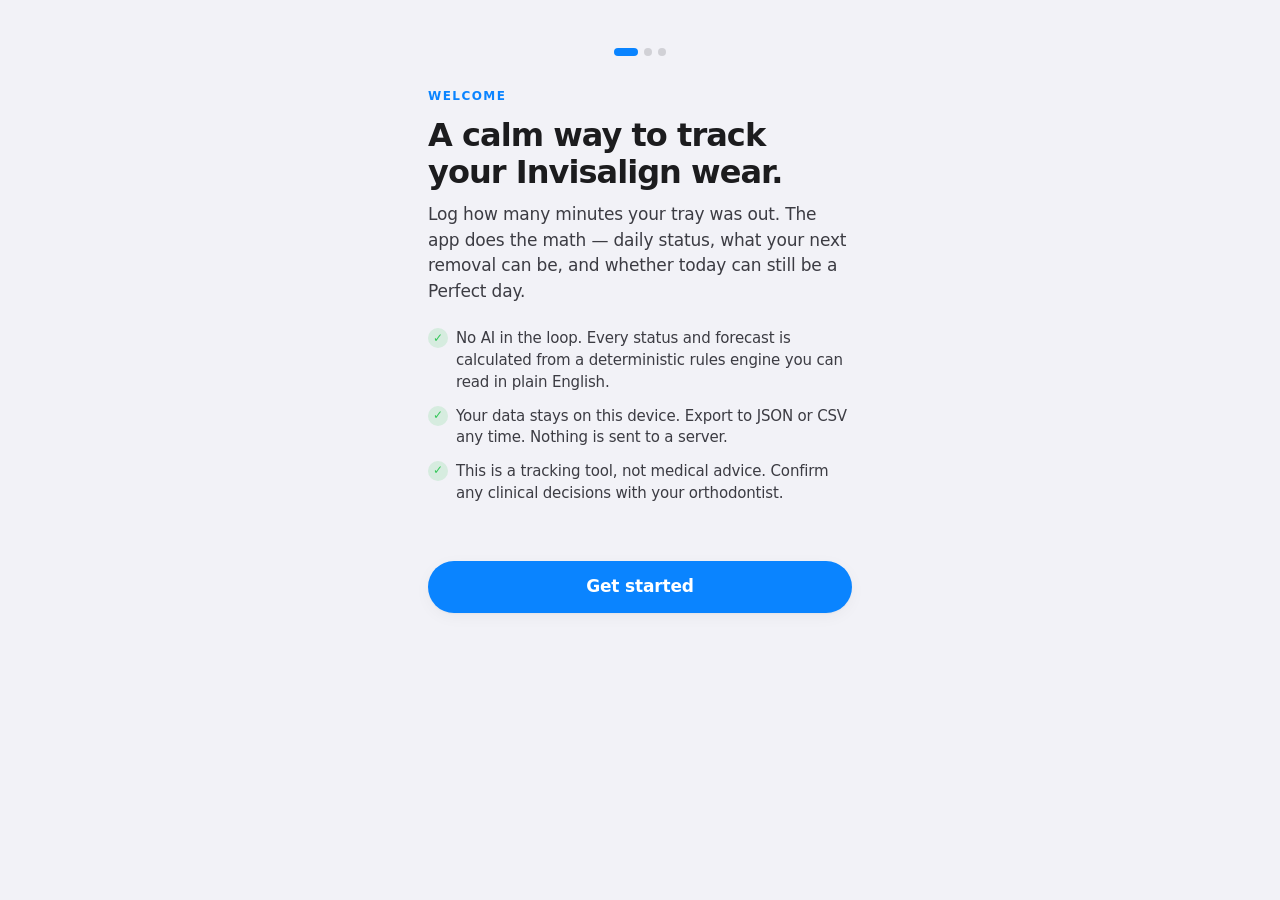
==== commit a30436bf: "Make Personal Gate opt-in (default off) The gate was originally built for the author's specific orth" ====
--- a/index.html
+++ b/index.html
@@ -34,10 +34,15 @@
     <div class="forecast-card" id="forecastCard"><!-- rendered by JS --></div>
     <div class="next-removal-card" id="nextRemovalCard"><!-- rendered by JS --></div>
     <div class="multi-removal-card" id="multiRemovalCard" hidden><!-- rendered by JS --></div>
+    <div class="timer-card" id="timerCard" hidden><!-- rendered by JS --></div>
     <div class="add-row">
       <button class="btn btn--primary" id="addBtn">
         <span class="btn__plus" aria-hidden="true">+</span>
         <span>Add Removal</span>
+      </button>
+      <button class="btn btn--secondary timer-start-btn" id="startTimerBtn" type="button">
+        <span class="btn__dot" aria-hidden="true"></span>
+        <span>Start Timer</span>
       </button>
     </div>
     <div class="toast" id="toast" role="status" aria-live="polite" hidden></div>
@@ -181,7 +186,6 @@
       <span class="onboarding__dot onboarding__dot--active"></span>
       <span class="onboarding__dot"></span>
       <span class="onboarding__dot"></span>
-      <span class="onboarding__dot"></span>
     </div>
     <div class="onboarding__content" id="onboardingContent"></div>
   </div>
--- a/styles.css
+++ b/styles.css
@@ -302,6 +302,7 @@
   position: sticky; bottom: calc(var(--tabbar-h) + var(--safe-bottom) + 8px);
   margin-top: 16px;
   z-index: 4;
+  display: flex; flex-direction: column; gap: 10px;
 }
 .btn {
   display: inline-flex; align-items: center; justify-content: center; gap: 8px;
@@ -336,6 +337,51 @@
   font-size: 22px; font-weight: 500;
   transform: translateY(-1px);
 }
+.btn__dot {
+  width: 8px; height: 8px;
+  border-radius: 50%;
+  background: var(--accent);
+}
+.timer-start-btn {
+  height: 48px;
+  font-size: 15px;
+}
+
+/* Timer card */
+.timer-card {
+  background: var(--bg-elev);
+  border-radius: var(--radius-lg);
+  padding: 20px;
+  margin-bottom: 12px;
+  box-shadow: var(--shadow-sm);
+  border: 1px solid var(--separator);
+}
+.timer-card[data-state="long"] { border-color: var(--amber); }
+.timer-card__head {
+  font-size: 11px; font-weight: 600; letter-spacing: 0.1em;
+  text-transform: uppercase;
+  color: var(--fg-tertiary);
+  margin-bottom: 6px;
+}
+.timer-card__elapsed {
+  font-size: 44px;
+  font-weight: 700;
+  letter-spacing: -0.03em;
+  font-variant-numeric: tabular-nums;
+  color: var(--fg);
+  line-height: 1.1;
+}
+.timer-card[data-state="long"] .timer-card__elapsed { color: var(--amber); }
+.timer-card__warn {
+  margin-top: 6px;
+  font-size: 13px;
+  color: var(--amber);
+}
+.timer-card__actions {
+  display: flex; gap: 10px;
+  margin-top: 16px;
+}
+.timer-card__actions .btn { flex: 1; height: 46px; }
 
 /* ---------- Toast ---------- */
 
@@ -637,76 +683,163 @@
 }
 .empty-block__title { font-size: 17px; color: var(--fg); font-weight: 600; margin-bottom: 6px; }
 
-/* ---------- Insights ---------- */
+/* ---------- Insights (redesigned) ---------- */
 
 .insights-content { display: flex; flex-direction: column; gap: 14px; }
-.insights-segment {
+
+.insights-card {
   background: var(--bg-elev);
   border-radius: var(--radius-lg);
-  padding: 20px;
+  padding: 22px;
   box-shadow: var(--shadow-sm);
 }
-.insights-segment__title {
-  font-size: 11px; font-weight: 600; letter-spacing: 0.1em;
+.insights-card__head {
+  display: flex; align-items: baseline; justify-content: space-between;
+  margin-bottom: 14px;
+}
+.insights-card__title {
+  font-size: 11px; font-weight: 600; letter-spacing: 0.12em;
   text-transform: uppercase;
   color: var(--fg-tertiary);
-  margin-bottom: 14px;
-}
-.insights-stats {
-  display: grid; grid-template-columns: repeat(2, 1fr);
-  gap: 14px 20px;
-}
-.insights-stat__label {
+}
+.insights-card__hint {
   font-size: 12px; color: var(--fg-tertiary);
-  letter-spacing: 0.04em;
-}
-.insights-stat__value {
-  font-size: 22px; font-weight: 600;
-  font-variant-numeric: tabular-nums;
-  letter-spacing: -0.01em;
-  margin-top: 2px;
-}
-.insights-stat__value--accent { color: var(--accent); }
-.insights-stat__value--green  { color: var(--green); }
-.insights-stat__value--red    { color: var(--red); }
-.insights-stat__value--imperfect { color: var(--imperfect); }
-
-.distribution-bar {
-  display: flex; height: 12px; border-radius: 999px;
+  font-variant-numeric: tabular-nums;
+}
+
+.insights-hero {
+  display: grid;
+  grid-template-columns: auto 1fr;
+  align-items: end;
+  gap: 16px;
+  margin-bottom: 16px;
+}
+.insights-hero__big {
+  font-size: 56px;
+  font-weight: 700;
+  letter-spacing: -0.04em;
+  font-variant-numeric: tabular-nums;
+  line-height: 0.9;
+  color: var(--green);
+}
+.insights-hero__big--near     { color: #5ac8fa; }
+.insights-hero__big--imperfect{ color: var(--imperfect); }
+.insights-hero__big--failure  { color: var(--red); }
+.insights-hero__big--neutral  { color: var(--fg-secondary); }
+.insights-hero__label {
+  font-size: 14px;
+  color: var(--fg-secondary);
+  line-height: 1.3;
+  padding-bottom: 4px;
+}
+.insights-hero__label strong {
+  font-weight: 600;
+  color: var(--fg);
+}
+
+.insights-bar {
+  height: 14px;
+  border-radius: 999px;
   overflow: hidden;
   background: var(--bg-elev-2);
+  display: flex;
+}
+.insights-bar__seg { height: 100%; transition: width .3s ease; }
+.insights-bar__seg--perfect   { background: var(--green); }
+.insights-bar__seg--near      { background: #5ac8fa; }
+.insights-bar__seg--imperfect { background: var(--imperfect); }
+.insights-bar__seg--failure   { background: var(--red); }
+
+.insights-legend {
+  display: flex; flex-wrap: wrap; gap: 8px 14px;
   margin-top: 12px;
-}
-.distribution-bar__seg { height: 100%; }
-.distribution-bar__seg--perfect { background: var(--green); }
-.distribution-bar__seg--near    { background: #5ac8fa; }
-.distribution-bar__seg--imperfect { background: var(--imperfect); }
-.distribution-bar__seg--failure { background: var(--red); }
-
-.distribution-legend {
-  display: flex; flex-wrap: wrap; gap: 10px 16px;
-  margin-top: 10px;
-  font-size: 12px; color: var(--fg-secondary);
-}
-.distribution-legend__swatch {
-  display: inline-block; width: 8px; height: 8px;
-  border-radius: 2px; margin-right: 6px;
-  vertical-align: middle;
-}
-
-.streak-card {
-  display: flex; align-items: baseline; justify-content: space-between;
-  padding: 16px 18px;
+  font-size: 13px;
+  color: var(--fg-secondary);
+}
+.insights-legend__item {
+  display: inline-flex; align-items: center; gap: 6px;
+}
+.insights-legend__swatch {
+  display: inline-block; width: 10px; height: 10px;
+  border-radius: 3px;
+}
+.insights-legend__count {
+  font-variant-numeric: tabular-nums;
+  font-weight: 600;
+  color: var(--fg);
+}
+
+.insights-dots {
+  display: grid;
+  grid-template-columns: repeat(auto-fit, minmax(11px, 1fr));
+  gap: 5px;
+  margin: 14px 0;
+  max-width: 100%;
+}
+.insights-dot {
+  width: 11px; height: 11px;
+  border-radius: 50%;
+  background: var(--bg-elev-2);
+}
+.insights-dot[data-status="PERFECT"]      { background: var(--green); }
+.insights-dot[data-status="NEAR_PERFECT"] { background: #5ac8fa; }
+.insights-dot[data-status="IMPERFECT"]    { background: var(--imperfect); }
+.insights-dot[data-status="FAILURE"]      { background: var(--red); }
+.insights-dot[data-status="NO_DATA"]      { background: var(--bg-elev-2); border: 1px solid var(--separator-strong); }
+.insights-dot[data-today="true"] {
+  box-shadow: 0 0 0 2px var(--bg), 0 0 0 3px var(--accent);
+}
+
+.insights-streak {
+  display: flex; align-items: center; gap: 14px;
+  padding: 14px 16px;
   border-radius: var(--radius-md);
   background: var(--bg-elev-2);
-  margin-top: 8px;
-}
-.streak-card__label { font-size: 13px; color: var(--fg-secondary); }
-.streak-card__value {
+  margin-top: 14px;
+}
+.insights-streak__icon {
+  font-size: 24px;
+  line-height: 1;
+}
+.insights-streak__main {
+  flex: 1;
+  display: flex; align-items: baseline; gap: 8px;
+}
+.insights-streak__num {
   font-size: 22px; font-weight: 700;
   font-variant-numeric: tabular-nums;
-}
-.streak-card__value--green { color: var(--green); }
+  color: var(--green);
+}
+.insights-streak__num--neutral { color: var(--fg); }
+.insights-streak__label {
+  font-size: 14px; color: var(--fg-secondary);
+}
+.insights-streak__best {
+  font-size: 12px;
+  color: var(--fg-tertiary);
+  font-variant-numeric: tabular-nums;
+}
+
+.insights-averages {
+  display: grid;
+  grid-template-columns: repeat(2, 1fr);
+  gap: 14px 20px;
+}
+.insights-avg {
+  display: flex; flex-direction: column; gap: 2px;
+}
+.insights-avg__value {
+  font-size: 22px; font-weight: 600;
+  font-variant-numeric: tabular-nums;
+  letter-spacing: -0.01em;
+}
+.insights-avg__label {
+  font-size: 11px;
+  font-weight: 600;
+  letter-spacing: 0.08em;
+  text-transform: uppercase;
+  color: var(--fg-tertiary);
+}
 
 /* ---------- Tray ---------- */
 
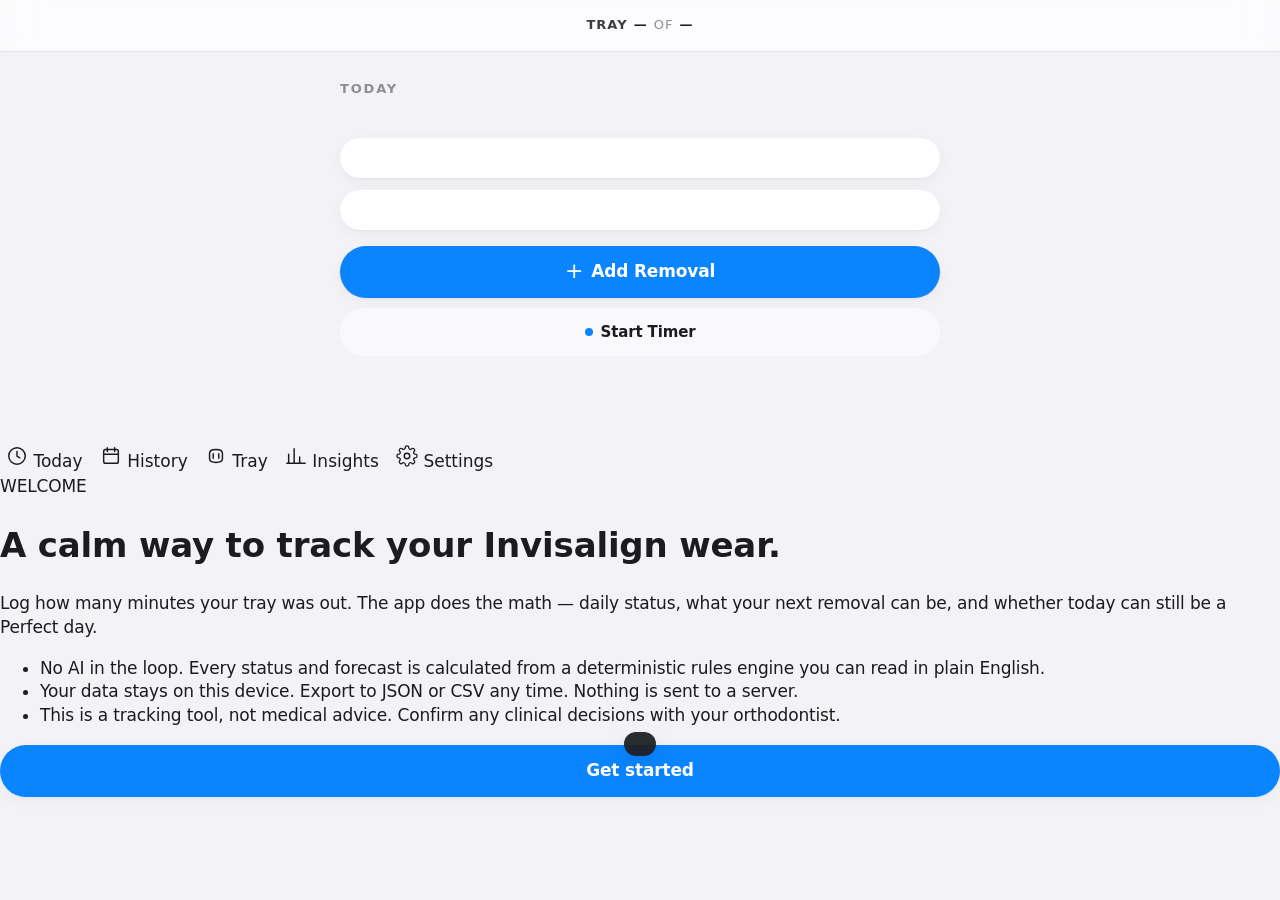
==== commit 8125e152: "UI overlap fixes (v1.7.3) - Move #toast out of screen-today and into body level. Previously   the to" ====
--- a/index.html
+++ b/index.html
@@ -45,7 +45,6 @@
         <span>Start Timer</span>
       </button>
     </div>
-    <div class="toast" id="toast" role="status" aria-live="polite" hidden></div>
   </section>
 
   <!-- History -->
@@ -119,7 +118,7 @@
   <div class="sheet__panel" role="dialog" aria-labelledby="addTitle">
     <div class="sheet__grabber" aria-hidden="true"></div>
     <h2 class="sheet__title" id="addTitle">Add Removal</h2>
-    <p class="sheet__prompt">How many minutes?</p>
+    <p class="sheet__prompt" id="addPrompt">How many minutes?</p>
     <form id="addForm" autocomplete="off" novalidate>
       <input
         id="addInput"
@@ -130,6 +129,15 @@
         placeholder="e.g. 35"
         aria-label="Minutes"
         autofocus />
+      <div class="add-time-wrap" id="addTimeWrap" hidden>
+        <label class="add-input__label" for="addTime">Approximate time (optional)</label>
+        <input
+          id="addTime"
+          class="add-input add-input--time"
+          type="time"
+          aria-label="Approximate time" />
+        <p class="add-hint">Leave blank to use midday on that day.</p>
+      </div>
       <p class="add-error" id="addError" hidden></p>
       <div class="sheet__actions">
         <button type="button" class="btn btn--ghost" data-close>Cancel</button>
@@ -197,6 +205,10 @@
   <div id="rulesContent" class="rules-content"></div>
 </section>
 
+<!-- Toast: lives at body level so it stays visible no matter which
+     screen is active (Today, Day Detail, Insights, etc.). -->
+<div class="toast" id="toast" role="status" aria-live="polite" hidden></div>
+
 <script src="rules.js"></script>
 <script src="store.js"></script>
 <script src="app.js"></script>
--- a/styles.css
+++ b/styles.css
@@ -292,6 +292,53 @@
 .next-removal-card[data-tone="failure"] .next-removal-card__total { color: var(--red); }
 .next-removal-card[data-tone="perfect"]  .next-removal-card__total { color: var(--green); }
 
+/* Per-count capacity list (1 more, 2 more, 3 more, …) */
+.next-removal-card__list {
+  display: flex; flex-direction: column;
+  margin-top: 4px;
+  gap: 1px;
+}
+.next-removal-card__row {
+  display: flex; align-items: baseline; justify-content: space-between;
+  gap: 12px;
+  padding: 6px 0;
+  border-top: 1px solid var(--separator);
+}
+.next-removal-card__row:first-child {
+  border-top: 0;
+  padding-top: 2px;
+}
+.next-removal-card__row-count {
+  font-size: 15px;
+  color: var(--fg-secondary);
+  font-weight: 500;
+}
+.next-removal-card__row-max {
+  font-size: 17px;
+  font-weight: 600;
+  font-variant-numeric: tabular-nums;
+  color: var(--fg);
+  letter-spacing: -0.01em;
+}
+.next-removal-card[data-tone="failure"] .next-removal-card__row-max { color: var(--fg); }
+.next-removal-card__row-text {
+  font-size: 17px;
+  font-weight: 600;
+  color: var(--fg);
+}
+.next-removal-card__row-sub {
+  font-size: 13px;
+  color: var(--fg-secondary);
+}
+.next-removal-card__row--failure .next-removal-card__row-text {
+  color: var(--red);
+}
+.next-removal-card__totalbox {
+  margin-top: 14px;
+  padding-top: 12px;
+  border-top: 1px solid var(--separator);
+}
+
 .forecast-card__why {
   margin-top: 8px;
   font-size: 13px;
@@ -417,6 +464,10 @@
 
 /* ---------- Sheets ---------- */
 
+body.sheet-open { overflow: hidden; }
+
+.sheet {
+
 .sheet {
   position: fixed; inset: 0; z-index: 100;
   display: flex; align-items: flex-end; justify-content: center;
@@ -494,6 +545,27 @@
 }
 .add-input:focus {
   border-color: var(--accent);
+}
+.add-input--time {
+  height: 48px;
+  font-size: 18px;
+  margin-top: 8px;
+}
+.add-time-wrap {
+  margin-top: 16px;
+  text-align: left;
+}
+.add-input__label {
+  display: block;
+  font-size: 13px;
+  color: var(--fg-secondary);
+  font-weight: 500;
+  margin-bottom: 4px;
+}
+.add-hint {
+  margin: 6px 0 0;
+  font-size: 12px;
+  color: var(--fg-tertiary);
 }
 .add-error {
   margin: 8px 0 0;
@@ -602,6 +674,26 @@
 .day-header__tray[data-state="past"] {
   background: var(--bg-elev-2);
   color: var(--fg-secondary);
+}
+.day-header__add {
+  margin-left: auto;
+  font-size: 13px;
+  font-weight: 600;
+  padding: 6px 12px;
+  border-radius: 999px;
+  border: 1px solid var(--border);
+  background: var(--bg-elev-2);
+  color: var(--green);
+  cursor: pointer;
+  transition: background-color .15s ease, transform .15s ease;
+}
+.day-header__add:hover { background: var(--bg-elev-3); }
+.day-header__add:active { transform: scale(0.97); }
+
+.day-empty__add {
+  margin-top: 14px;
+  font-size: 15px;
+  padding: 10px 20px;
 }
 .day-header__status { font-size: 28px; font-weight: 700; letter-spacing: -0.02em; margin-top: 4px; }
 .day-header__status[data-status="PERFECT"]      { color: var(--green); }
